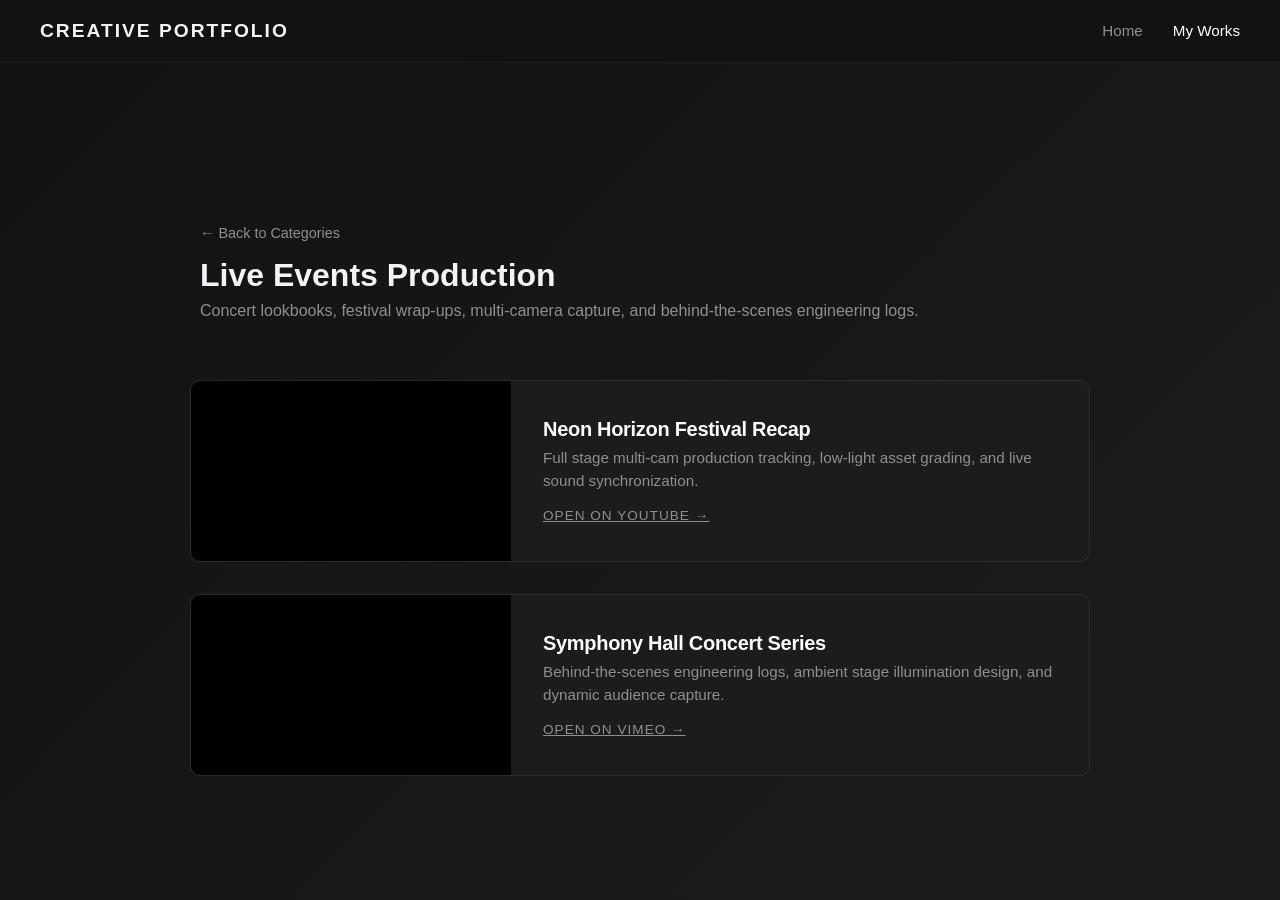
==== live-events.html @ 2f949bcd "Update live-events.html" ====
<!DOCTYPE html> 
<html lang="en"> 
<head> 
    <meta charset="UTF-8"> 
    <meta name="viewport" content="width=device-width, initial-scale=1.0">
    <title>My Works | Live Events</title> 
    <link rel="stylesheet" href="style.css"> 
</head> 
<body> 

    <!-- Navigation Bar (Matches your index.html standard) --> 
    <nav class="navbar"> 
        <div class="nav-logo">CREATIVE PORTFOLIO</div> 
        <input type="checkbox" id="menu-toggle" class="menu-toggle"> 
        <label for="menu-toggle" class="hamburger"> 
            <span></span> 
            <span></span> 
            <span></span> 
        </label> 
        <ul class="nav-links"> 
            <li><a href="index.html">Home</a></li> 
            <li><a href="projects.html" class="active">My Works</a></li> 
        </ul> 
    </nav> 

    <!-- Main Stacked Content Container --> 
    <main class="photo-portfolio-container animate-fade-in"> 
        
        <!-- Section Header Metadata -->
        <header class="portfolio-header"> 
            <a href="projects.html" class="back-link">← Back to Categories</a> 
            <h2>Live Events Production</h2> 
            <p>Concert lookbooks, festival wrap-ups, multi-camera capture, and behind-the-scenes engineering logs.</p> 
        </header> 

               <!-- LIVE EVENTS VERTICAL LIST (With Automatic Video Embed Previews) --> 
        <section class="photo-project-section"> 
            <div class="video-list-vertical"> 
                
                <!-- Video Link Item 1 --> 
                <div class="video-list-item"> 
                    <div class="video-list-preview-embed">
                        <!-- Automatic YouTube Embed Player: Replace the 'VIDEO_ID' string below with your actual code strings -->
                        <iframe width="560" height="315" src="https://www.youtube.com/embed/1dqGiFTg0RY?si=_D6Y7TRQXgBfYX8X" title="YouTube video player" frameborder="0" allow="accelerometer; autoplay; clipboard-write; encrypted-media; gyroscope; picture-in-picture; web-share" referrerpolicy="strict-origin-when-cross-origin" allowfullscreen></iframe>
                    </div>
                    <div class="video-list-details">
                        <h4 class="video-list-title">Neon Horizon Festival Recap</h4>
                        <p class="video-list-desc">Full stage multi-cam production tracking, low-light asset grading, and live sound synchronization.</p>
                        <a href="https://youtube.com" target="_blank" class="video-list-action">Open on YouTube →</a>
                    </div> 
                </div> 

                <!-- Video Link Item 2 --> 
                <div class="video-list-item"> 
                    <div class="video-list-preview-embed">
                        <!-- Automatic Vimeo Embed Player: Paste a standard Vimeo embed source block here -->
                        <iframe src="https://vimeo.com" frameborder="0" allow="autoplay; fullscreen; picture-in-picture" allowfullscreen></iframe>
                    </div>
                    <div class="video-list-details">
                        <h4 class="video-list-title">Symphony Hall Concert Series</h4>
                        <p class="video-list-desc">Behind-the-scenes engineering logs, ambient stage illumination design, and dynamic audience capture.</p>
                        <a href="https://vimeo.com" target="_blank" class="video-list-action">Open on Vimeo →</a>
                    </div> 
                </div> 

            </div> 
        </section>


    </main> 

</body> 
</html>
---- style.css ----
/* ==========================================================================
   1. GLOBAL RESETS & STYLING LOGIC
   ========================================================================== */
* {
    margin: 0;
    padding: 0;
    box-sizing: border-box;
}

body {
    background: linear-gradient(135deg, #121212 0%, #1c1c1e 100%);
    color: #ffffff;
    font-family: -apple-system, BlinkMacSystemFont, 'Segoe UI', Roboto, Helvetica, Arial, sans-serif;
    min-height: 100vh;
    display: flex;
    flex-direction: column; /* Stacks components top-to-bottom */
    justify-content: center;
    align-items: center;
    text-align: center;
    padding-top: 100px; /* Creates clearance beneath the navigation bar */
}

/* ==========================================================================
   2. FIXED NAVIGATION BAR STYLES
   ========================================================================== */
.navbar {
    position: fixed;
    top: 0;
    left: 0;
    width: 100%;
    display: flex;
    justify-content: space-between;
    align-items: center;
    padding: 20px 40px;
    background-color: #121212;
    border-bottom: 1px solid #1c1c1e;
    z-index: 1000;
}

.nav-logo {
    font-size: 1.2rem;
    font-weight: 700;
    letter-spacing: 2px;
    color: #f2f2f7;
}

.nav-links {
    display: flex;
    list-style: none; /* Removes browser bullet circles */
    gap: 30px;
    padding: 0;
    margin: 0;
}

.nav-links a {
    text-decoration: none;
    color: #8e8e93;
    font-size: 0.95rem;
    font-weight: 500;
    transition: color 0.3s ease;
}

.nav-links a:hover, 
.nav-links a.active {
    color: #ffffff;
}

/* Responsive Hamburger Menu Trigger Layouts (Hidden on Desktop) */
.menu-toggle {
    display: none;
}

.hamburger {
    display: none;
    cursor: pointer;
    flex-direction: column;
    gap: 6px;
}

.hamburger span {
    width: 25px;
    height: 2px;
    background-color: #ffffff;
    transition: all 0.3s ease;
}

/* ==========================================================================
   3. INDEX / HOME PAGE HERO WIDESCREEN SECTION
   ========================================================================== */
.hero-section {
    position: relative;
    width: 90%;
    max-width: 1200px;
    aspect-ratio: 16 / 9; /* Enforces strict film widescreen configuration */
    background-image: url('hero-bg.jpg');
    background-size: cover;
    background-position: center;
    border-radius: 12px;
    overflow: hidden;
    display: flex;
    justify-content: center;
    align-items: center;
    border: 1px solid #2c2c2e;
    box-shadow: 0 20px 40px rgba(0, 0, 0, 0.5);
    margin-top: 40px;
}

.hero-overlay {
    position: absolute;
    top: 0;
    left: 0;
    width: 100%;
    height: 100%;
    background: rgba(18, 18, 18, 0.75); /* Dark cinematic focus filter layer */
    z-index: 1;
}

.hero-container {
    position: relative;
    z-index: 2;
    padding: 20px;
}

.name {
    font-size: 3rem;
    font-weight: 700;
    letter-spacing: -1px;
    margin-bottom: 8px;
    color: #f2f2f7;
}

.subtitle {
    font-size: 1.2rem;
    color: #8e8e93;
    margin-bottom: 32px;
    text-transform: uppercase;
    letter-spacing: 2px;
}

.portfolio-btn {
    display: inline-block;
    text-decoration: none;
    background-color: #2c2c2e;
    color: #ffffff;
    padding: 14px 28px;
    font-size: 1rem;
    font-weight: 500;
    border: 1px solid #48484a;
    border-radius: 6px;
    transition: all 0.3s ease;
}

.portfolio-btn:hover {
    background-color: #ffffff;
    color: #121212;
    border-color: #ffffff;
    transform: translateY(-2px);
}

/* ==========================================================================
   4. PROJECTS / PORTFOLIO INTRO HEADER SECTION
   ========================================================================== */
.portfolio-header {
    width: 100%;
    max-width: 900px; /* Matches the content boundaries of your 2x2 grid */
    text-align: left;
    margin: 40px auto 60px auto; /* 60px bottom space cleanly pushes the grid away */
    padding: 0 10px;
}

.portfolio-header h2 {
    font-size: 2rem;
    font-weight: 700;
    color: #f2f2f7;
    margin-bottom: 8px;
}

.portfolio-header p {
    color: #8e8e93;
    font-size: 1rem;
}

/* ==========================================================================
   5. 2x2 SQUARE PORTAL TRACKING SYSTEM
   ========================================================================== */
.category-grid {
    display: grid;
    grid-template-columns: repeat(2, 1fr); /* Forms symmetrical two-column grid tracks */
    gap: 24px;
    width: 100%;
    max-width: 900px;
    margin: 0 auto;
}

.category-card {
    position: relative;
    aspect-ratio: 1 / 1; /* Enforces strict mathematical square layouts */
    background-color: #1c1c1e;
    border: 1px solid #2c2c2e;
    border-radius: 12px;
    display: flex;
    justify-content: center;
    align-items: center;
    text-decoration: none;
    overflow: hidden;
    /* Includes transition hooks to manage zooming background sizing textures later */
    transition: transform 0.4s cubic-bezier(0.16, 1, 0.3, 1), border-color 0.3s ease, background-size 0.4s ease;
}

.category-overlay {
    position: absolute;
    top: 0;
    left: 0;
    width: 100%;
    height: 100%;
    background: radial-gradient(circle at center, rgba(28,28,30,0.2) 0%, rgba(18,18,18,0.8) 100%);
    z-index: 1;
    transition: background-color 0.3s ease;
}

.category-content {
    position: relative;
    z-index: 2;
    text-align: center;
    padding: 24px;
}

.category-content h3 {
    color: #ffffff;
    font-size: 1.5rem;
    font-weight: 600;
    margin-bottom: 8px;
    letter-spacing: -0.5px;
}

.category-content p {
    color: #8e8e93;
    font-size: 0.9rem;
    text-transform: uppercase;
    letter-spacing: 1px;
    transition: color 0.3s ease;
}

.category-content p span {
    display: inline-block;
    transition: transform 0.3s ease;
}

/* --- GRID MOTION ACTIONS --- */
.category-card:hover {
    transform: translateY(-4px) scale(1.01);
    border-color: #ffffff;
}

.category-card:hover .category-overlay {
    background-color: rgba(255, 255, 255, 0.02);
}

.category-card:hover .category-content p {
    color: #ffffff;
}

.category-card:hover .category-content p span {
    transform: translateX(4px);
}

/* ==========================================================================
   6. CARDS ASSET BACKGROUND BACKGROUND HOOKS (PLACEHOLDERS)
   ========================================================================== */
.bg-photography {
    background-color: #2c2c2e;
    background-size: cover;
    background-position: center;
}

.bg-videography {
    background-color: #3a3a3c;
    background-size: cover;
    background-position: center;
}

.bg-live-events {
    background-color: #2c2c2e;
    background-size: cover;
    background-position: center;
}

.bg-vfx {
    background-color: #3a3a3c;
    background-size: cover;
    background-position: center;
}

/* ==========================================================================
   7. CINEMATIC TEXT ANIMATIONS
   ========================================================================== */
.animate-fade-in {
    opacity: 0;
    animation: cinematicReveal 1.6s cubic-bezier(0.16, 1, 0.3, 1) forwards;
    animation-delay: 0.3s;
}

@keyframes cinematicReveal {
    0% {
        opacity: 0;
        transform: translateY(30px) scale(0.98);
        filter: blur(4px);
    }
    100% {
        opacity: 1;
        transform: translateY(0) scale(1);
        filter: blur(0);
    }
}

/* ==========================================================================
   8. MOBILE RESPONSIVE MEDIA QUERIES
   ========================================================================== */
@media (max-width: 768px) {
    .navbar {
        padding: 20px;
    }

    .hamburger {
        display: flex;
    }

    .nav-links {
        display: none;
        flex-direction: column;
        position: absolute;
        top: 100%;
        left: 0;
        width: 100%;
        background-color: #121212;
        border-bottom: 1px solid #1c1c1e;
        padding: 20px 0;
        text-align: center;
        gap: 20px;
    }

    .menu-toggle:checked ~ .nav-links {
        display: flex;
    }

    .menu-toggle:checked ~ .hamburger span:nth-child(1) {
        transform: translateY(8px) rotate(45deg);
    }
    .menu-toggle:checked ~ .hamburger span:nth-child(2) {
        opacity: 0;
    }
    .menu-toggle:checked ~ .hamburger span:nth-child(3) {
        transform: translateY(-8px) rotate(-45deg);
    }
}

@media (max-width: 600px) {
    /* Collapses the 2x2 layout tracking path down to a stack when on mobile viewports */
    .category-grid {
        grid-template-columns: 1fr;
        max-width: 100%;
    }
}

/* ==========================================================================
   9. PHOTOGRAPHY GALLERY STYLES
   ========================================================================== */
.photo-portfolio-container {
    width: 90%;
    max-width: 1200px;
    margin: 40px auto;
    padding-top: 40px;
}

/* Elegant minimalist back arrow link */
.back-link {
    display: inline-block;
    color: #8e8e93;
    text-decoration: none;
    font-size: 0.9rem;
    margin-bottom: 16px;
    transition: color 0.3s ease;
}

.back-link:hover {
    color: #ffffff;
}

/* Individual project container blocks */
.photo-project-section {
    margin-bottom: 80px; /* Big space between separate projects */
    text-align: left;
    width: 100%;
}

.project-meta {
    margin-bottom: 24px;
    border-left: 2px solid #2c2c2e;
    padding-left: 16px;
}

.project-title {
    font-size: 1.4rem;
    font-weight: 600;
    color: #ffffff;
    margin-bottom: 4px;
    letter-spacing: -0.5px;
}

.project-desc {
    color: #8e8e93;
    font-size: 0.95rem;
}

/* The photo layouts - adjusts gracefully from a grid on desktop to single column on mobile */
.photo-grid {
    display: grid;
    grid-template-columns: repeat(auto-fit, minmax(260px, 1fr));
    gap: 16px;
    width: 100%;
}

.photo-item {
    position: relative;
    width: 100%;
    aspect-ratio: 3 / 2; /* Common photography dimension */
    background-color: #1c1c1e;
    border: 1px solid #2c2c2e;
    border-radius: 6px;
    overflow: hidden;
    transition: border-color 0.3s ease, transform 0.3s ease;
}

/* Temporary placeholder box style */
.photo-placeholder {
    width: 100%;
    height: 100%;
    display: flex;
    justify-content: center;
    align-items: center;
    color: #48484a;
    font-size: 0.85rem;
    letter-spacing: 1px;
    background-color: #1c1c1e;
}

/* Subtle frame highlights when hovering over images */
.photo-item:hover {
    border-color: #8e8e93;
    transform: scale(1.01);
}

/* ==========================================================================
   10. MIXED ASPECT RATIO RESPONSIVE PHOTO GRID
   ========================================================================== */

/* Enforces exactly 3 columns on desktop screens, shrinking down gracefully on mobile */
.photo-grid {
    display: grid;
    grid-template-columns: repeat(3, minmax(0, 1fr)); /* Exactly 3 even tracks per row */
    gap: 20px;
    width: 100%;
}

/* Base image container box acting as a strict cropping lens */
.photo-item {
    position: relative;
    width: 100%;
    background-color: #1c1c1e;
    border: 1px solid #2c2c2e;
    border-radius: 8px;
    overflow: hidden; /* Critically chops off the rest of the giant 4000px photo */
    transition: border-color 0.3s ease, transform 0.3s ease;
}

/* Forces vertical frames into an elegant portrait shape */
.photo-item.vertical-frame {
    aspect-ratio: 4 / 5;
}

/* Forces horizontal frames into a cinematic widescreen shape */
.photo-item.horizontal-frame {
    aspect-ratio: 16 / 9;
}

/* Forces your giant raw photos to instantly shrink and scale to fit inside the frame */
.photo-item img {
    width: 100%;
    height: 100%;
    object-fit: cover; /* Shrinks the giant image to fill the frame without distortion */
    object-position: center; /* Centers the crop boundary on your photo's focus */
    display: block;
}

.photo-item:hover {
    border-color: #ffffff;
    transform: translateY(-2px);
}

/* --- MOBILE LAYOUT ADJUSTMENTS --- */
@media (max-width: 900px) {
    /* Drops down to 2 columns on tablets so the 4:5 files don't look too squished */
    .photo-grid {
        grid-template-columns: repeat(2, minmax(0, 1fr));
    }
}

@media (max-width: 600px) {
    /* Drops down to 1 single column on mobile devices */
    .photo-grid {
        grid-template-columns: 1fr;
    }
}

/* ==========================================================================
   11. STACKED VERTICAL VIDEO TRACK LIST (LIVE EVENTS)
   ========================================================================== */

/* Main vertical layout manager container */
.video-list-vertical {
    display: flex;
    flex-direction: column;
    gap: 32px; /* Uniform breathing room gap between separate horizontal rows */
    width: 100%;
    max-width: 900px;
    margin: 0 auto;
}

/* Individual full-width hyperlink row card */
.video-list-item {
    display: flex;
    align-items: center;
    background-color: #1c1c1e;
    border: 1px solid #2c2c2e;
    border-radius: 10px;
    text-decoration: none; /* Destroys default link browser text underlines */
    overflow: hidden;
    width: 100%;
    transition: transform 0.4s cubic-bezier(0.16, 1, 0.3, 1), border-color 0.3s ease;
}

/* 16:9 cinematic thumbnail box structure layout on the left side */
.video-list-preview {
    position: relative;
    width: 280px; /* Stationary structural frame width on wide screen monitors */
    min-width: 280px;
    aspect-ratio: 16 / 9; /* Traditional widescreen dimension lock */
    background-color: #2c2c2e; /* Solid background palette before applying image files */
    display: flex;
    justify-content: center;
    align-items: center;
    transition: background-color 0.3s ease;
}

.play-icon {
    font-size: 1.5rem;
    color: #8e8e93;
    transition: color 0.3s ease, transform 0.3s ease;
}

/* Production text overview text parameters layout block on the right side */
.video-list-details {
    padding: 24px 32px;
    text-align: left;
    flex-grow: 1;
}

.video-list-title {
    color: #ffffff;
    font-size: 1.25rem;
    font-weight: 600;
    margin-bottom: 6px;
    letter-spacing: -0.3px;
}

.video-list-desc {
    color: #8e8e93;
    font-size: 0.95rem;
    line-height: 1.5;
    margin-bottom: 14px;
}

.video-list-action {
    color: #8e8e93;
    font-size: 0.85rem;
    text-transform: uppercase;
    letter-spacing: 1px;
    font-weight: 500;
    transition: color 0.3s ease, transform 0.3s ease;
    display: inline-block;
}

/* --- MOVEMENT DESIGN TRACK ON CARD HOVER --- */
.video-list-item:hover {
    transform: translateY(-2px);
    border-color: #ffffff; /* Turns border crisp bright white on hover */
}

.video-list-item:hover .video-list-preview {
    background-color: rgba(255, 255, 255, 0.03); /* Introduces a smooth inner lens flare */
}

.video-list-item:hover .play-icon {
    color: #ffffff;
    transform: scale(1.15); /* Scales play icon forward smoothly */
}

.video-list-item:hover .video-list-action {
    color: #ffffff;
    transform: translateX(4px); /* Pushes CTA text string forward slightly */
}

/* --- SMARTPHONE VIEWPORT MEDIA BREAK TRACKS --- */
@media (max-width: 768px) {
    /* Shifts the horizontal row architecture into vertical blocks on phone layouts */
    .video-list-item {
        flex-direction: column;
    }
    
    .video-list-preview {
        width: 100%;
        min-width: 100%; /* forces widescreen preview banner to drop directly over text */
    }
    
    .video-list-details {
        padding: 20px;
    }
}

/* ==========================================================================
   12. AUTOMATIC EMBED IFRAME COMPLIANCE STYLES
   ========================================================================== */

/* Overrides the left frame specifically to lock video players into a fluid 16:9 shape */
.video-list-preview-embed {
    width: 320px; /* Gives the automatic player a slightly larger track window */
    min-width: 320px;
    aspect-ratio: 16 / 9;
    background-color: #000000;
    position: relative;
    overflow: hidden;
}

/* Forces the YouTube/Vimeo iframe code block to expand and fit perfectly inside its track */
.video-list-preview-embed iframe {
    position: absolute;
    top: 0;
    left: 0;
    width: 100%;
    height: 100%;
    border: 0;
}

/* --- RESPONSIVE DROPDOWN BREAKS FOR IFRAMES --- */
@media (max-width: 768px) {
    .video-list-preview-embed {
        width: 100%;
        min-width: 100%; /* Stacks the automatic video cleanly above the description text on phones */
    }
}
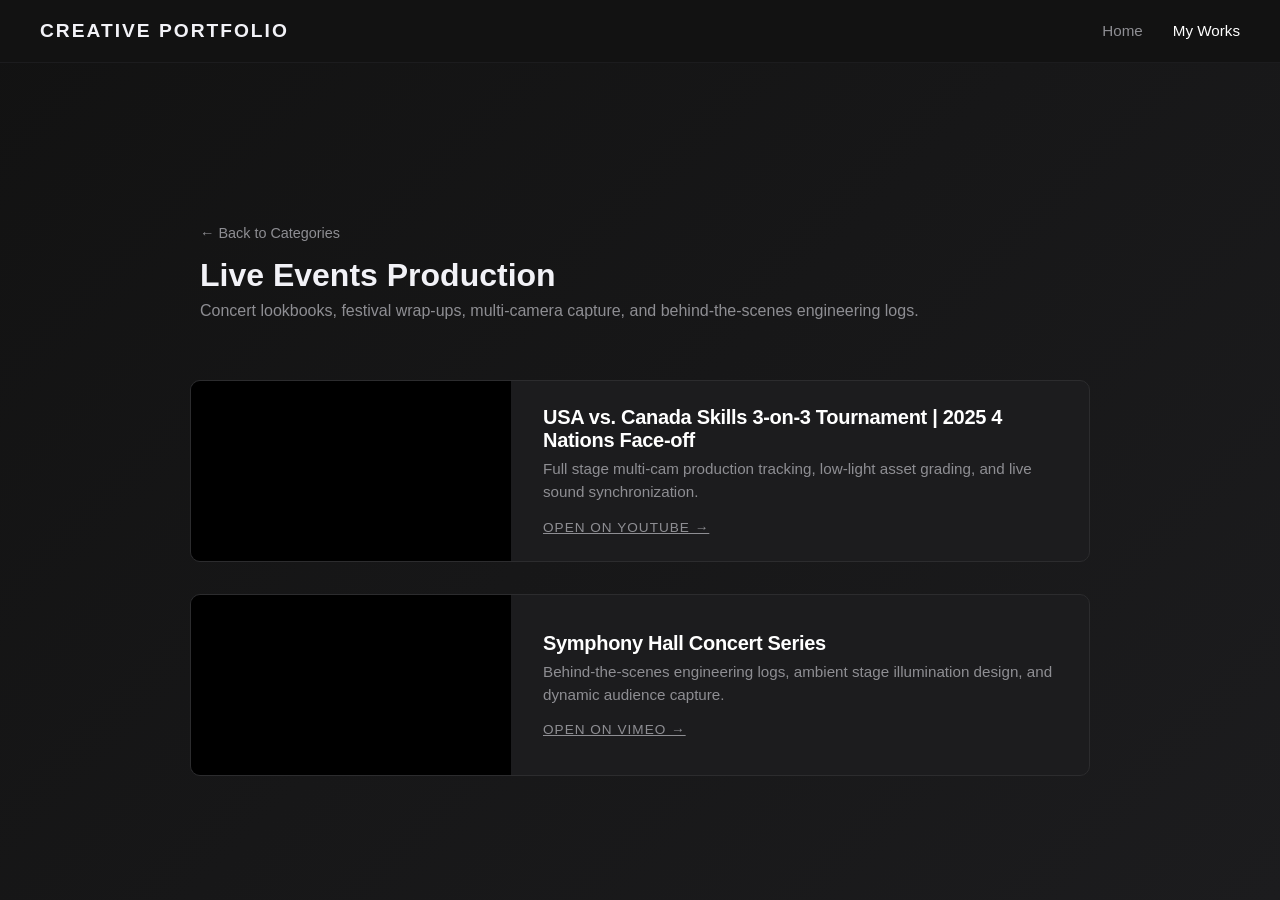
==== commit 50f54129: "Update live-events.html" ====
--- a/live-events.html
+++ b/live-events.html
@@ -44,7 +44,7 @@
                         <iframe width="560" height="315" src="https://www.youtube.com/embed/1dqGiFTg0RY?si=_D6Y7TRQXgBfYX8X" title="YouTube video player" frameborder="0" allow="accelerometer; autoplay; clipboard-write; encrypted-media; gyroscope; picture-in-picture; web-share" referrerpolicy="strict-origin-when-cross-origin" allowfullscreen></iframe>
                     </div>
                     <div class="video-list-details">
-                        <h4 class="video-list-title">Neon Horizon Festival Recap</h4>
+                        <h4 class="video-list-title">USA vs. Canada Skills 3-on-3 Tournament | 2025 4 Nations Face-off</h4>
                         <p class="video-list-desc">Full stage multi-cam production tracking, low-light asset grading, and live sound synchronization.</p>
                         <a href="https://youtube.com" target="_blank" class="video-list-action">Open on YouTube →</a>
                     </div> 
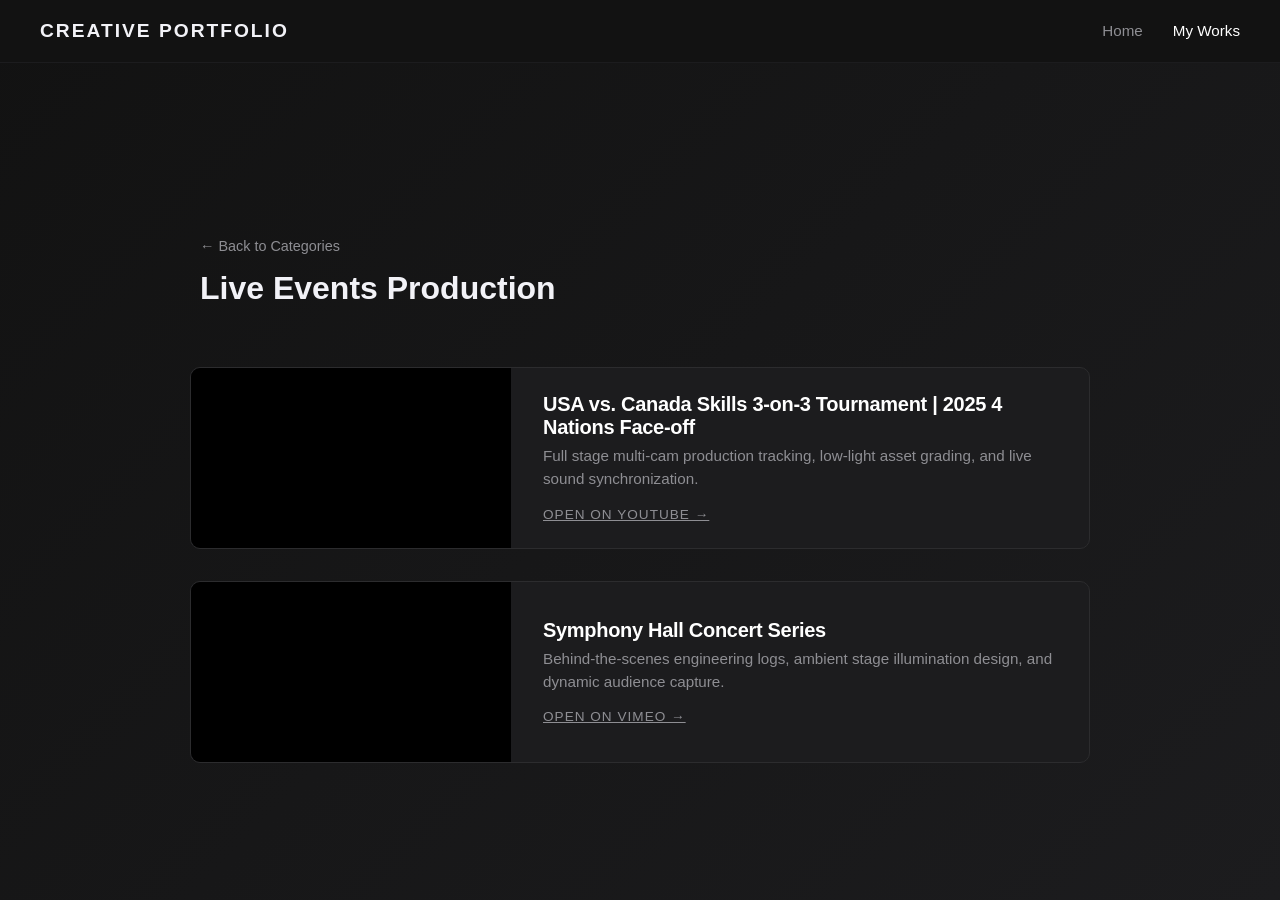
==== commit 8e5aadb2: "Update live-events.html" ====
--- a/live-events.html
+++ b/live-events.html
@@ -30,7 +30,6 @@
         <header class="portfolio-header"> 
             <a href="projects.html" class="back-link">← Back to Categories</a> 
             <h2>Live Events Production</h2> 
-            <p>Concert lookbooks, festival wrap-ups, multi-camera capture, and behind-the-scenes engineering logs.</p> 
         </header> 
 
                <!-- LIVE EVENTS VERTICAL LIST (With Automatic Video Embed Previews) --> 
@@ -46,7 +45,7 @@
                     <div class="video-list-details">
                         <h4 class="video-list-title">USA vs. Canada Skills 3-on-3 Tournament | 2025 4 Nations Face-off</h4>
                         <p class="video-list-desc">Full stage multi-cam production tracking, low-light asset grading, and live sound synchronization.</p>
-                        <a href="https://youtube.com" target="_blank" class="video-list-action">Open on YouTube →</a>
+                        <a href="https://www.youtube.com/embed/1dqGiFTg0RY?si=_D6Y7TRQXgBfYX8X" target="_blank" class="video-list-action">Open on YouTube →</a>
                     </div> 
                 </div> 
 
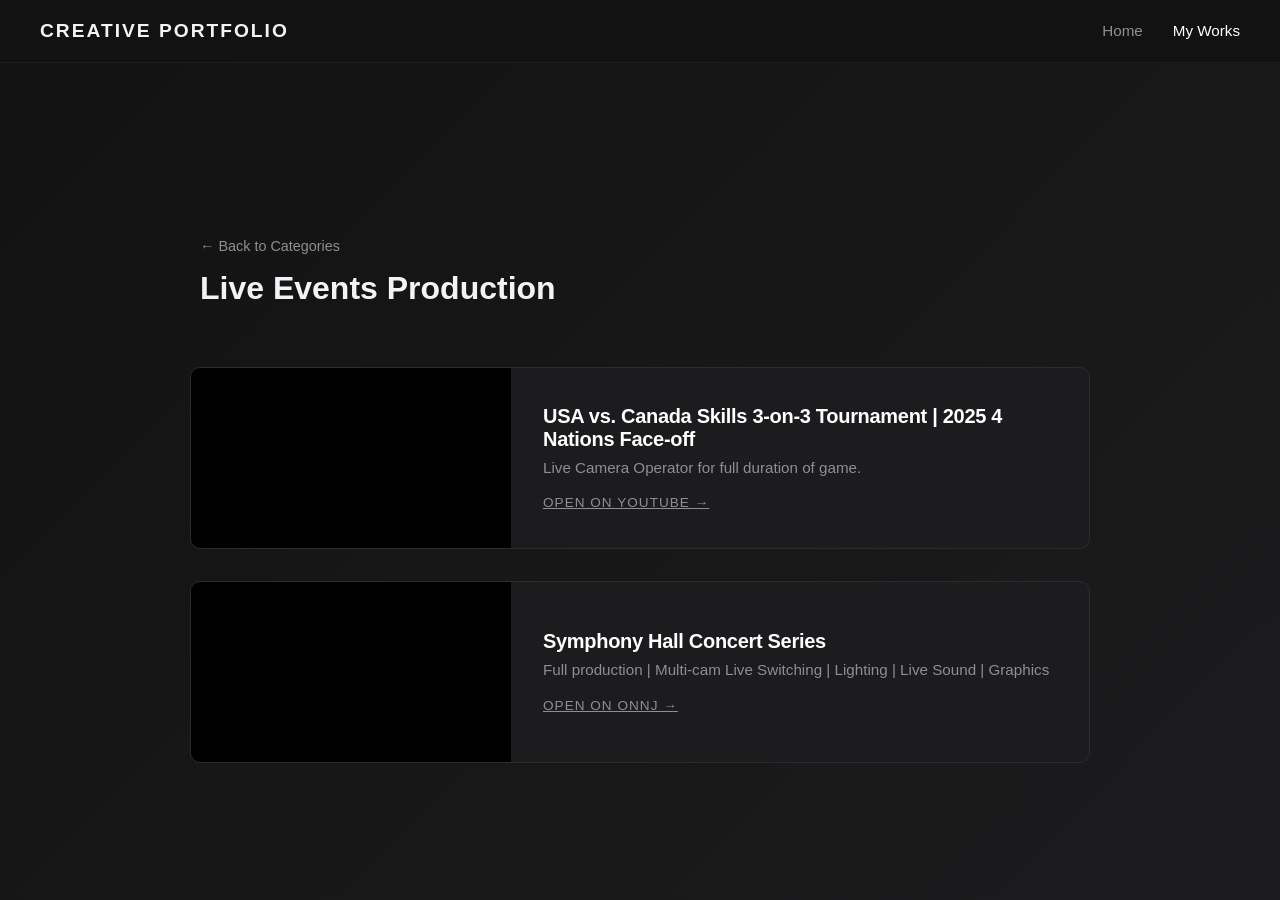
==== commit b8012269: "Update live-events.html" ====
--- a/live-events.html
+++ b/live-events.html
@@ -44,7 +44,7 @@
                     </div>
                     <div class="video-list-details">
                         <h4 class="video-list-title">USA vs. Canada Skills 3-on-3 Tournament | 2025 4 Nations Face-off</h4>
-                        <p class="video-list-desc">Full stage multi-cam production tracking, low-light asset grading, and live sound synchronization.</p>
+                        <p class="video-list-desc">Live Camera Operator for full duration of game.</p>
                         <a href="https://www.youtube.com/embed/1dqGiFTg0RY?si=_D6Y7TRQXgBfYX8X" target="_blank" class="video-list-action">Open on YouTube →</a>
                     </div> 
                 </div> 
@@ -53,12 +53,12 @@
                 <div class="video-list-item"> 
                     <div class="video-list-preview-embed">
                         <!-- Automatic Vimeo Embed Player: Paste a standard Vimeo embed source block here -->
-                        <iframe src="https://vimeo.com" frameborder="0" allow="autoplay; fullscreen; picture-in-picture" allowfullscreen></iframe>
+                        <iframe width="560" height="315" src="https://www.youtube.com/embed/fmTmt58jpqs?si=zaA8oefAJluQH6yM" title="YouTube video player" frameborder="0" allow="accelerometer; autoplay; clipboard-write; encrypted-media; gyroscope; picture-in-picture; web-share" referrerpolicy="strict-origin-when-cross-origin" allowfullscreen></iframe>
                     </div>
                     <div class="video-list-details">
                         <h4 class="video-list-title">Symphony Hall Concert Series</h4>
-                        <p class="video-list-desc">Behind-the-scenes engineering logs, ambient stage illumination design, and dynamic audience capture.</p>
-                        <a href="https://vimeo.com" target="_blank" class="video-list-action">Open on Vimeo →</a>
+                        <p class="video-list-desc">Full production | Multi-cam Live Switching | Lighting | Live Sound | Graphics</p>
+                        <a href="https://www.onnj.com/videos/democratic-primary-debate-for-congressional-district-2/" target="_blank" class="video-list-action">Open on onnj →</a>
                     </div> 
                 </div> 
 
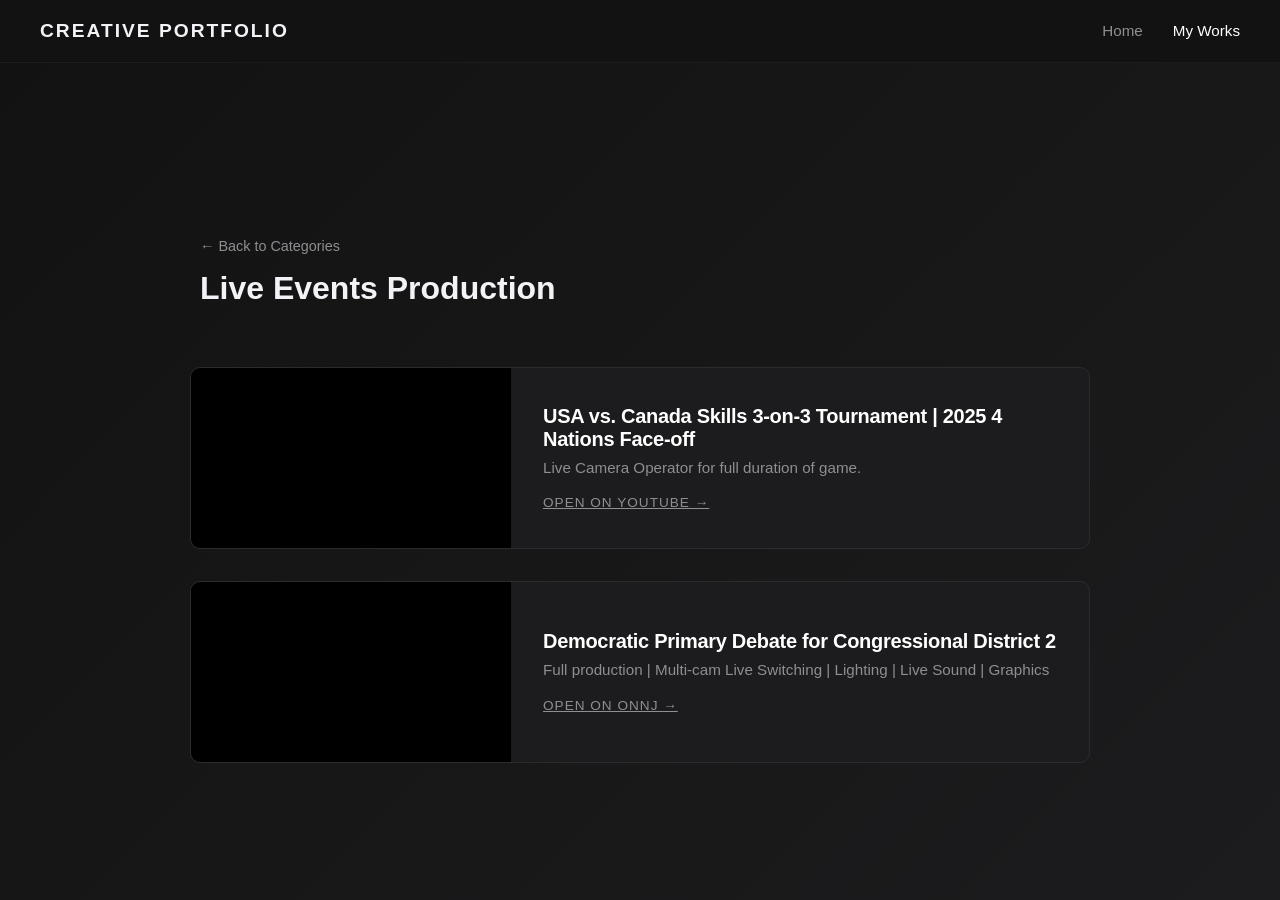
==== commit 7b10b6eb: "Update live-events.html" ====
--- a/live-events.html
+++ b/live-events.html
@@ -56,7 +56,7 @@
                         <iframe width="560" height="315" src="https://www.youtube.com/embed/fmTmt58jpqs?si=zaA8oefAJluQH6yM" title="YouTube video player" frameborder="0" allow="accelerometer; autoplay; clipboard-write; encrypted-media; gyroscope; picture-in-picture; web-share" referrerpolicy="strict-origin-when-cross-origin" allowfullscreen></iframe>
                     </div>
                     <div class="video-list-details">
-                        <h4 class="video-list-title">Symphony Hall Concert Series</h4>
+                        <h4 class="video-list-title">Democratic Primary Debate for Congressional District 2</h4>
                         <p class="video-list-desc">Full production | Multi-cam Live Switching | Lighting | Live Sound | Graphics</p>
                         <a href="https://www.onnj.com/videos/democratic-primary-debate-for-congressional-district-2/" target="_blank" class="video-list-action">Open on onnj →</a>
                     </div> 
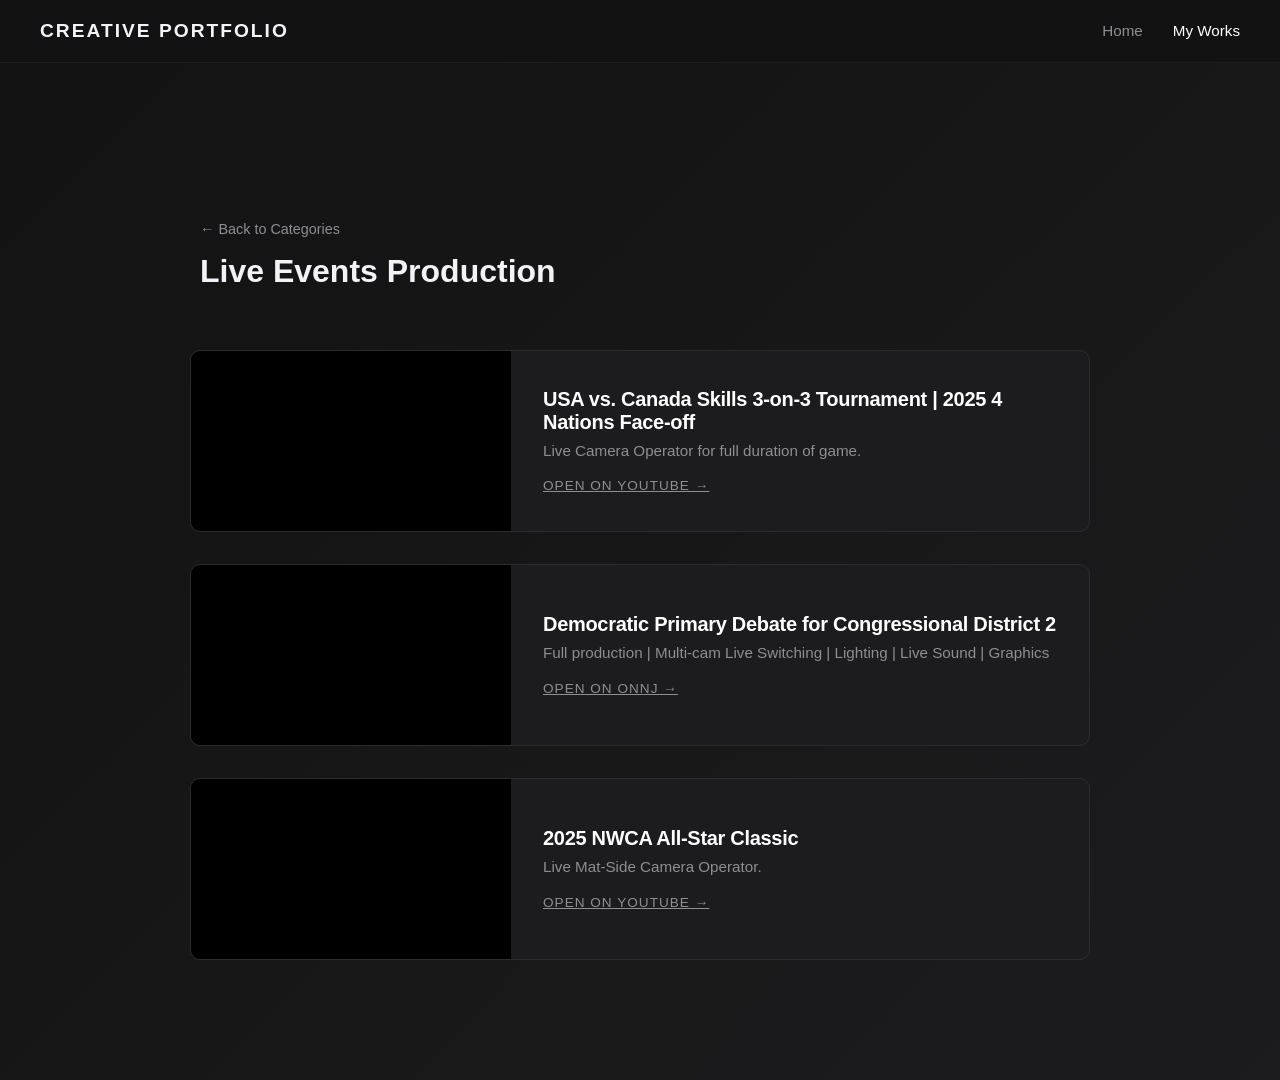
==== commit 75da7b2a: "Update live-events.html" ====
--- a/live-events.html
+++ b/live-events.html
@@ -62,6 +62,19 @@
                     </div> 
                 </div> 
 
+                 <!-- Video Link Item 3 --> 
+                <div class="video-list-item"> 
+                    <div class="video-list-preview-embed">
+                        <!-- Automatic Vimeo Embed Player: Paste a standard Vimeo embed source block here -->
+                        <iframe width="560" height="315" src="https://www.youtube.com/embed/NpSQ0dHFBNY?si=X6mYtbl4MGlGJw0w" title="YouTube video player" frameborder="0" allow="accelerometer; autoplay; clipboard-write; encrypted-media; gyroscope; picture-in-picture; web-share" referrerpolicy="strict-origin-when-cross-origin" allowfullscreen></iframe>
+                    </div>
+                    <div class="video-list-details">
+                        <h4 class="video-list-title">2025 NWCA All-Star Classic</h4>
+                        <p class="video-list-desc">Live Mat-Side Camera Operator.</p>
+                        <a href="https://www.youtube.com/embed/NpSQ0dHFBNY?si=X6mYtbl4MGlGJw0w" target="_blank" class="video-list-action">Open on YouTube →</a>
+                    </div> 
+                </div> 
+
             </div> 
         </section>
 
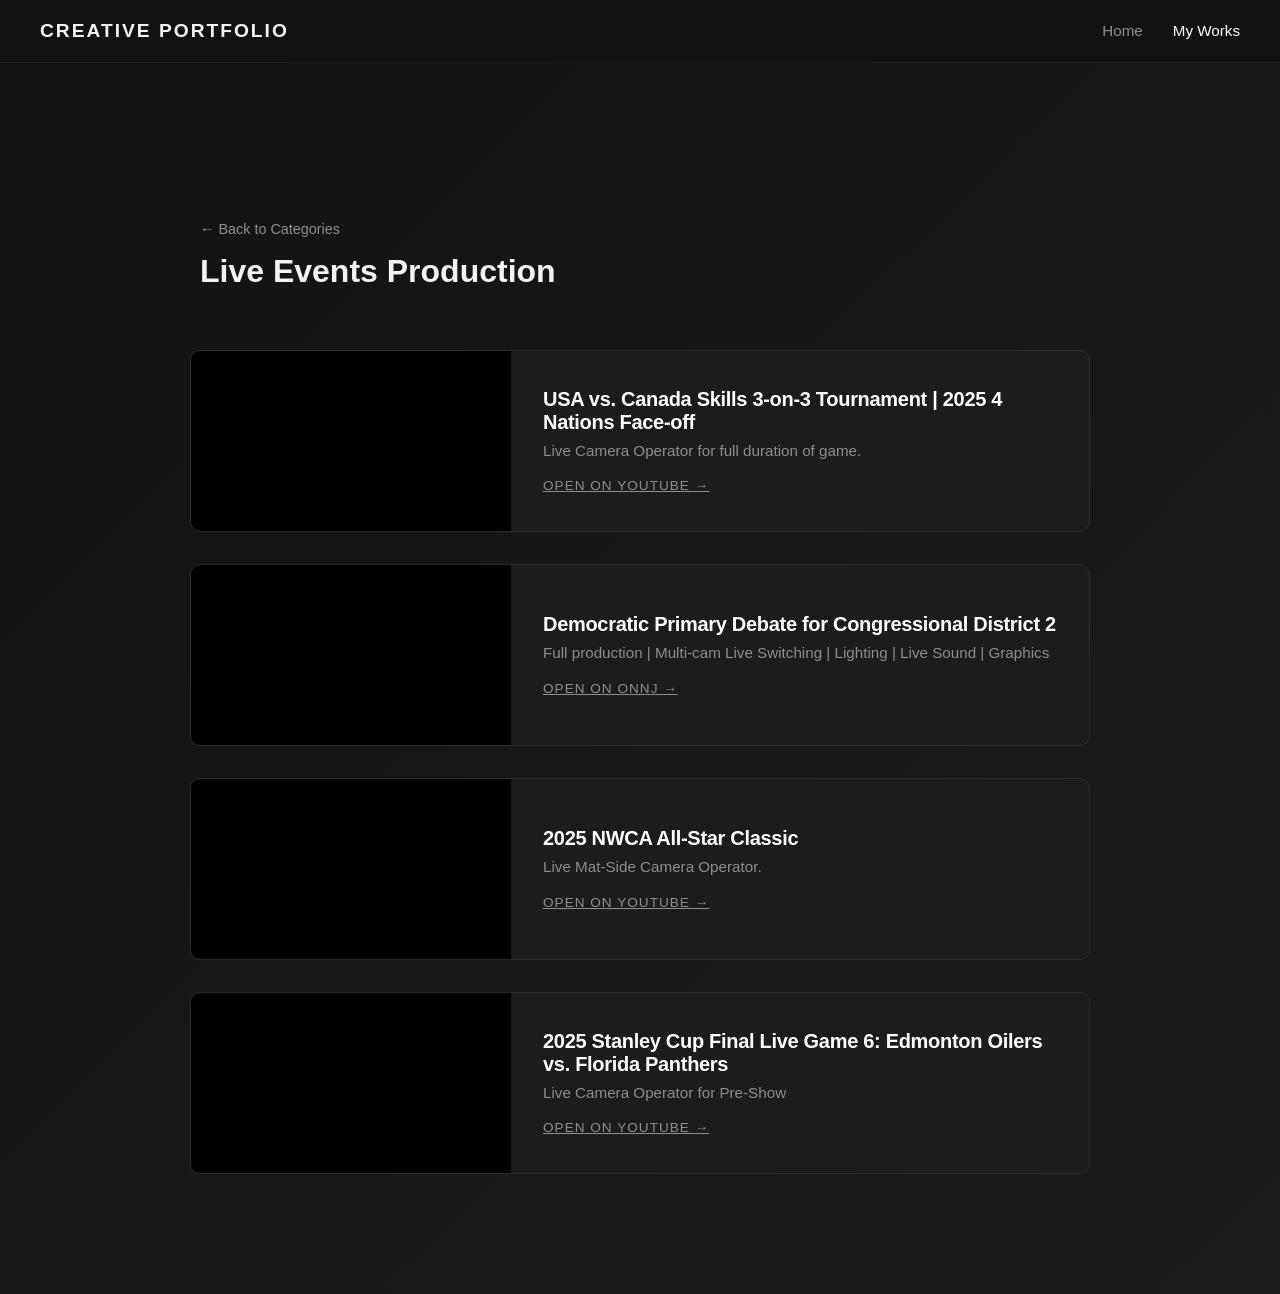
==== commit 65861830: "Update live-events.html" ====
--- a/live-events.html
+++ b/live-events.html
@@ -75,6 +75,19 @@
                     </div> 
                 </div> 
 
+                <!-- Video Link Item 4 --> 
+                <div class="video-list-item"> 
+                    <div class="video-list-preview-embed">
+                        <!-- Automatic Vimeo Embed Player: Paste a standard Vimeo embed source block here -->
+                        <iframe width="560" height="315" src="https://www.youtube.com/embed/9uJ9eHh2Ovo?si=fpa8p7jr_ra_CCgf" title="YouTube video player" frameborder="0" allow="accelerometer; autoplay; clipboard-write; encrypted-media; gyroscope; picture-in-picture; web-share" referrerpolicy="strict-origin-when-cross-origin" allowfullscreen></iframe>
+                    </div>
+                    <div class="video-list-details">
+                        <h4 class="video-list-title">2025 Stanley Cup Final Live Game 6: Edmonton Oilers vs. Florida Panthers</h4>
+                        <p class="video-list-desc">Live Camera Operator for Pre-Show</p>
+                        <a href="https://www.youtube.com/embed/9uJ9eHh2Ovo?si=fpa8p7jr_ra_CCgf" target="_blank" class="video-list-action">Open on YouTube →</a>
+                    </div> 
+                </div> 
+
             </div> 
         </section>
 
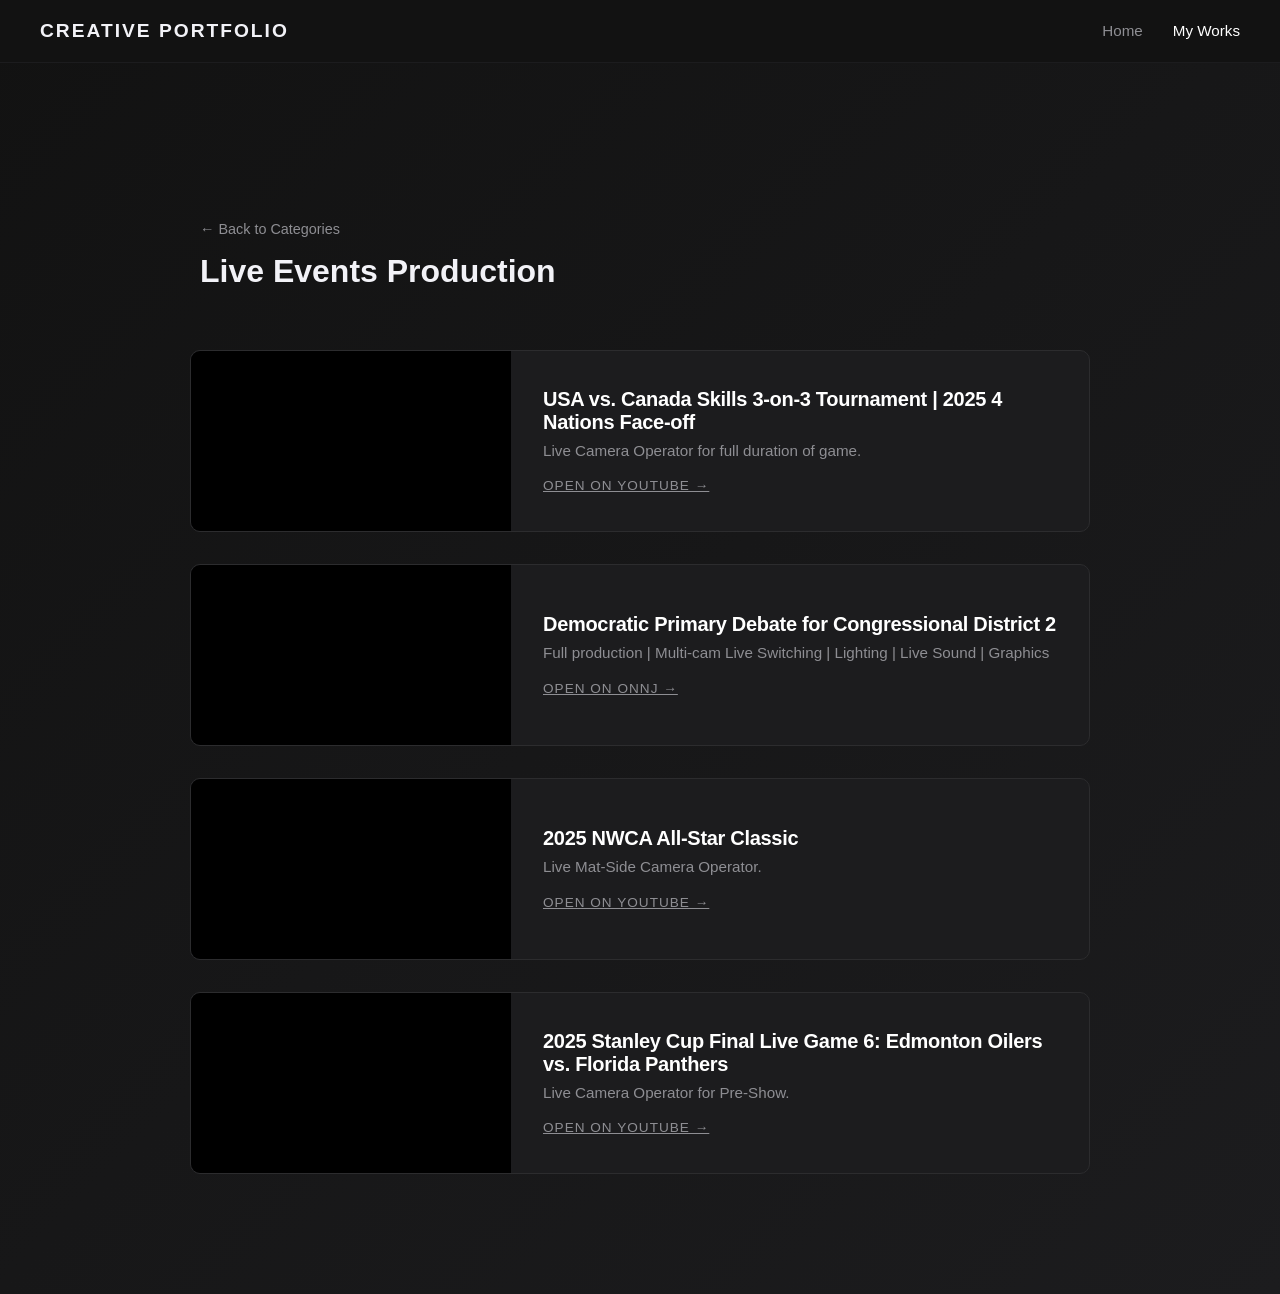
==== commit d3fd6a49: "Update live-events.html" ====
--- a/live-events.html
+++ b/live-events.html
@@ -83,7 +83,7 @@
                     </div>
                     <div class="video-list-details">
                         <h4 class="video-list-title">2025 Stanley Cup Final Live Game 6: Edmonton Oilers vs. Florida Panthers</h4>
-                        <p class="video-list-desc">Live Camera Operator for Pre-Show</p>
+                        <p class="video-list-desc">Live Camera Operator for Pre-Show.</p>
                         <a href="https://www.youtube.com/embed/9uJ9eHh2Ovo?si=fpa8p7jr_ra_CCgf" target="_blank" class="video-list-action">Open on YouTube →</a>
                     </div> 
                 </div> 
